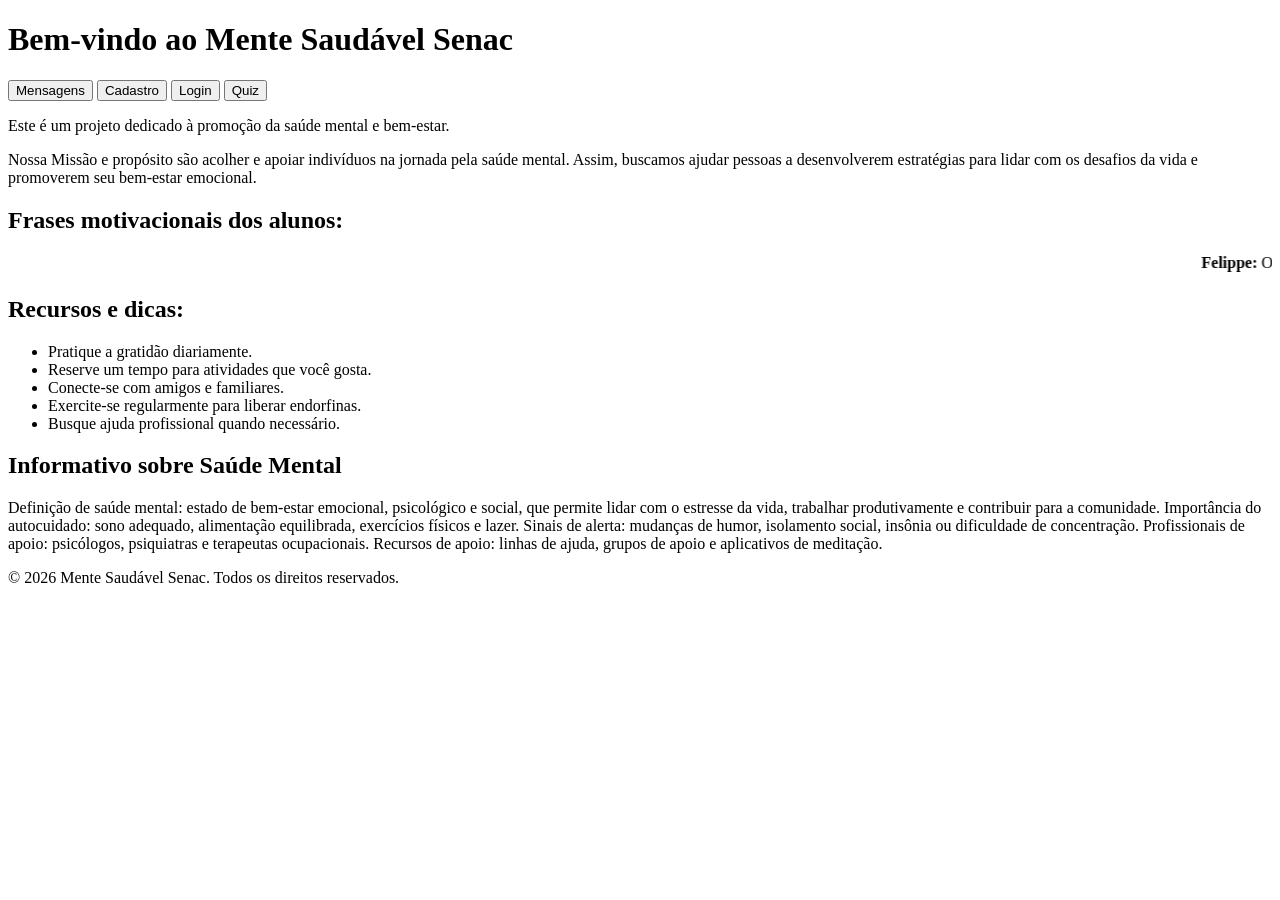
==== index.html @ 66fb5bf6 "atualização" ====
<!DOCTYPE html>
<html lang="pt-BR">

<head>
    <meta charset="UTF-8">
    <title>Mente Saudável Senac</title>
</head>

<body>
    <header>
        <h1>Bem-vindo ao Mente Saudável Senac</h1>
        <!-- Botão para Mensagens -->
  <button onclick="location.href='mensagem.html'">Mensagens</button>
   <!-- Botão para Cadastro -->
  <button onclick="location.href='cadastro.html'">Cadastro</button>
   <!-- Botão para Login -->
  <button onclick="location.href='login.html'">Login</button>
  <!-- Botão para Quiz -->
  <button onclick="location.href='quiz.html'">Quiz</button>
           <p>Este é um projeto dedicado à promoção da saúde mental e bem-estar.</p>
           <text>Nossa Missão e propósito são acolher e apoiar indivíduos na jornada pela saúde mental.
             Assim, buscamos ajudar pessoas a desenvolverem estratégias para lidar com os desafios da vida
              e promoverem seu bem-estar emocional.</text>
    </header>
    <main>
        <section id="carrosel de mensagens"> 
            <h2>Frases motivacionais dos alunos:</h2>
           <marquee behavior="scroll" direction="left">
    <b>Felippe:</b> Olá, tudo bem? &nbsp;&nbsp;
    <b>Ana:</b> Sim, e você? &nbsp;&nbsp;
    <b>João:</b> Vamos marcar algo hoje! &nbsp;&nbsp;
    <b>Maria:</b> Boa ideia, topo! &nbsp;&nbsp;
    <b>Carlos:</b> Perfeito, até mais!
  </marquee>
        </section>
        <section id="recursos e dicas">
            <h2>Recursos e dicas:</h2>
            <ul>
                <li>Pratique a gratidão diariamente.</li>
                <li>Reserve um tempo para atividades que você gosta.</li>
                <li>Conecte-se com amigos e familiares.</li>
                <li>Exercite-se regularmente para liberar endorfinas.</li>
                <li>Busque ajuda profissional quando necessário.</li>
            </ul>
        </section>
      
     
    </section>
       <section id="Informativo">
        <h2>Informativo sobre Saúde Mental</h2>
Definição de saúde mental: estado de bem-estar emocional, psicológico e social, que permite lidar com o estresse da vida, trabalhar produtivamente e contribuir para a comunidade.

Importância do autocuidado: sono adequado, alimentação equilibrada, exercícios físicos e lazer.

Sinais de alerta: mudanças de humor, isolamento social, insônia ou dificuldade de concentração.

Profissionais de apoio: psicólogos, psiquiatras e terapeutas ocupacionais.
Recursos de apoio: linhas de ajuda, grupos de apoio e aplicativos de meditação.
       </section>
    </main>
</body>
<footer>
    <p>&copy; 2026 Mente Saudável Senac. Todos os direitos reservados.</p>
</html>
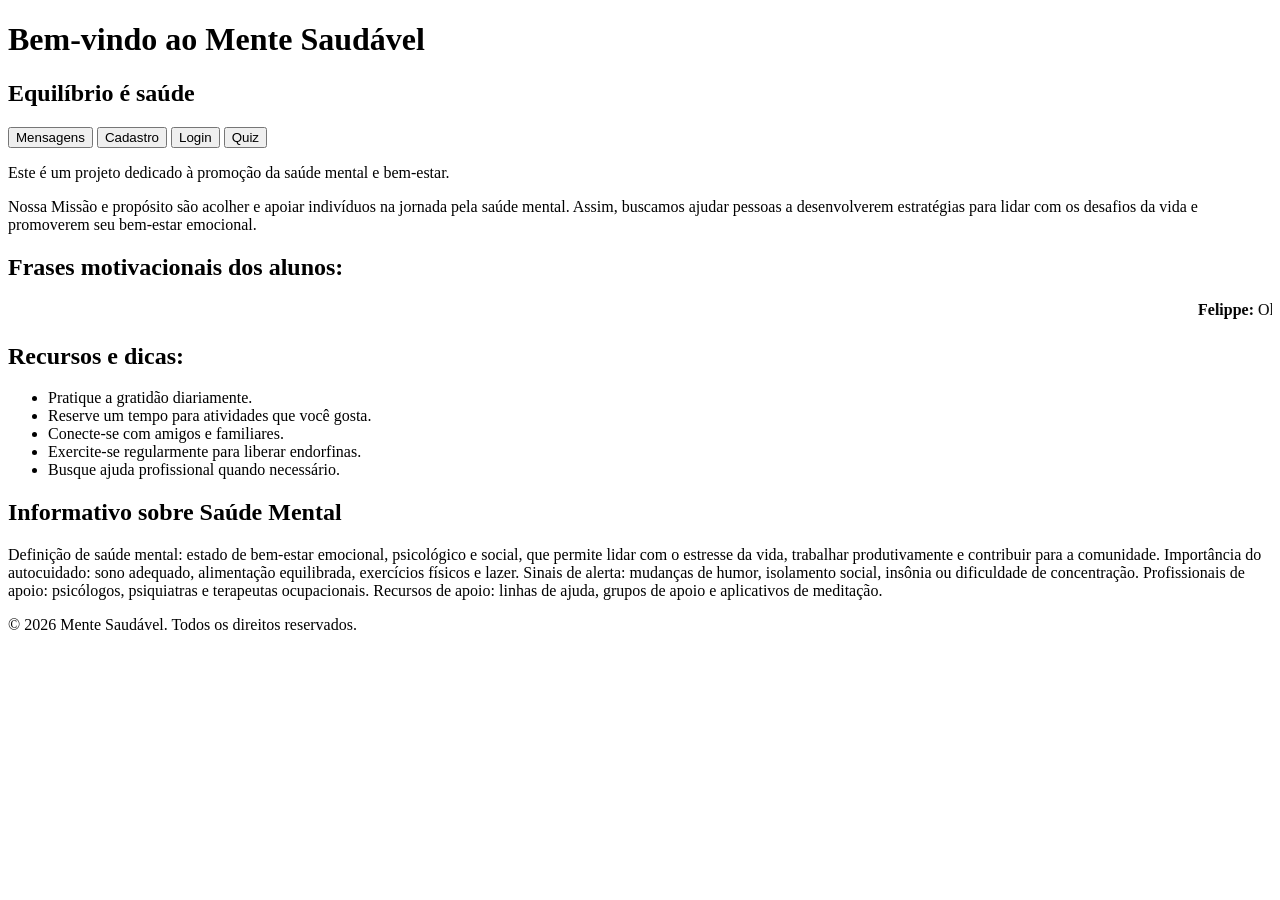
==== commit a556b4c8: "atualixação do código retirada do nome do senac" ====
--- a/index.html
+++ b/index.html
@@ -3,35 +3,36 @@
 
 <head>
     <meta charset="UTF-8">
-    <title>Mente Saudável Senac</title>
+    <title>Mente Saudável</title>
 </head>
 
 <body>
     <header>
-        <h1>Bem-vindo ao Mente Saudável Senac</h1>
+        <h1>Bem-vindo ao Mente Saudável</h1>
+        <h2>Equilíbrio é saúde</h2>
         <!-- Botão para Mensagens -->
-  <button onclick="location.href='mensagem.html'">Mensagens</button>
-   <!-- Botão para Cadastro -->
-  <button onclick="location.href='cadastro.html'">Cadastro</button>
-   <!-- Botão para Login -->
-  <button onclick="location.href='login.html'">Login</button>
-  <!-- Botão para Quiz -->
-  <button onclick="location.href='quiz.html'">Quiz</button>
-           <p>Este é um projeto dedicado à promoção da saúde mental e bem-estar.</p>
-           <text>Nossa Missão e propósito são acolher e apoiar indivíduos na jornada pela saúde mental.
-             Assim, buscamos ajudar pessoas a desenvolverem estratégias para lidar com os desafios da vida
-              e promoverem seu bem-estar emocional.</text>
+        <button onclick="location.href='mensagem.html'">Mensagens</button>
+        <!-- Botão para Cadastro -->
+        <button onclick="location.href='cadastro.html'">Cadastro</button>
+        <!-- Botão para Login -->
+        <button onclick="location.href='login.html'">Login</button>
+        <!-- Botão para Quiz -->
+        <button onclick="location.href='quiz.html'">Quiz</button>
+        <p>Este é um projeto dedicado à promoção da saúde mental e bem-estar.</p>
+        <text>Nossa Missão e propósito são acolher e apoiar indivíduos na jornada pela saúde mental.
+            Assim, buscamos ajudar pessoas a desenvolverem estratégias para lidar com os desafios da vida
+            e promoverem seu bem-estar emocional.</text>
     </header>
     <main>
-        <section id="carrosel de mensagens"> 
+        <section id="carrosel de mensagens">
             <h2>Frases motivacionais dos alunos:</h2>
-           <marquee behavior="scroll" direction="left">
-    <b>Felippe:</b> Olá, tudo bem? &nbsp;&nbsp;
-    <b>Ana:</b> Sim, e você? &nbsp;&nbsp;
-    <b>João:</b> Vamos marcar algo hoje! &nbsp;&nbsp;
-    <b>Maria:</b> Boa ideia, topo! &nbsp;&nbsp;
-    <b>Carlos:</b> Perfeito, até mais!
-  </marquee>
+            <marquee behavior="scroll" direction="left">
+                <b>Felippe:</b> Olá, tudo bem? &nbsp;&nbsp;
+                <b>Ana:</b> Sim, e você? &nbsp;&nbsp;
+                <b>João:</b> Vamos marcar algo hoje! &nbsp;&nbsp;
+                <b>Maria:</b> Boa ideia, topo! &nbsp;&nbsp;
+                <b>Carlos:</b> Perfeito, até mais!
+            </marquee>
         </section>
         <section id="recursos e dicas">
             <h2>Recursos e dicas:</h2>
@@ -43,22 +44,24 @@
                 <li>Busque ajuda profissional quando necessário.</li>
             </ul>
         </section>
-      
-     
-    </section>
-       <section id="Informativo">
-        <h2>Informativo sobre Saúde Mental</h2>
-Definição de saúde mental: estado de bem-estar emocional, psicológico e social, que permite lidar com o estresse da vida, trabalhar produtivamente e contribuir para a comunidade.
 
-Importância do autocuidado: sono adequado, alimentação equilibrada, exercícios físicos e lazer.
 
-Sinais de alerta: mudanças de humor, isolamento social, insônia ou dificuldade de concentração.
+        </section>
+        <section id="Informativo">
+            <h2>Informativo sobre Saúde Mental</h2>
+            Definição de saúde mental: estado de bem-estar emocional, psicológico e social, que permite lidar com o
+            estresse da vida, trabalhar produtivamente e contribuir para a comunidade.
 
-Profissionais de apoio: psicólogos, psiquiatras e terapeutas ocupacionais.
-Recursos de apoio: linhas de ajuda, grupos de apoio e aplicativos de meditação.
-       </section>
+            Importância do autocuidado: sono adequado, alimentação equilibrada, exercícios físicos e lazer.
+
+            Sinais de alerta: mudanças de humor, isolamento social, insônia ou dificuldade de concentração.
+
+            Profissionais de apoio: psicólogos, psiquiatras e terapeutas ocupacionais.
+            Recursos de apoio: linhas de ajuda, grupos de apoio e aplicativos de meditação.
+        </section>
     </main>
 </body>
 <footer>
-    <p>&copy; 2026 Mente Saudável Senac. Todos os direitos reservados.</p>
+    <p>&copy; 2026 Mente Saudável. Todos os direitos reservados.</p>
+
 </html>
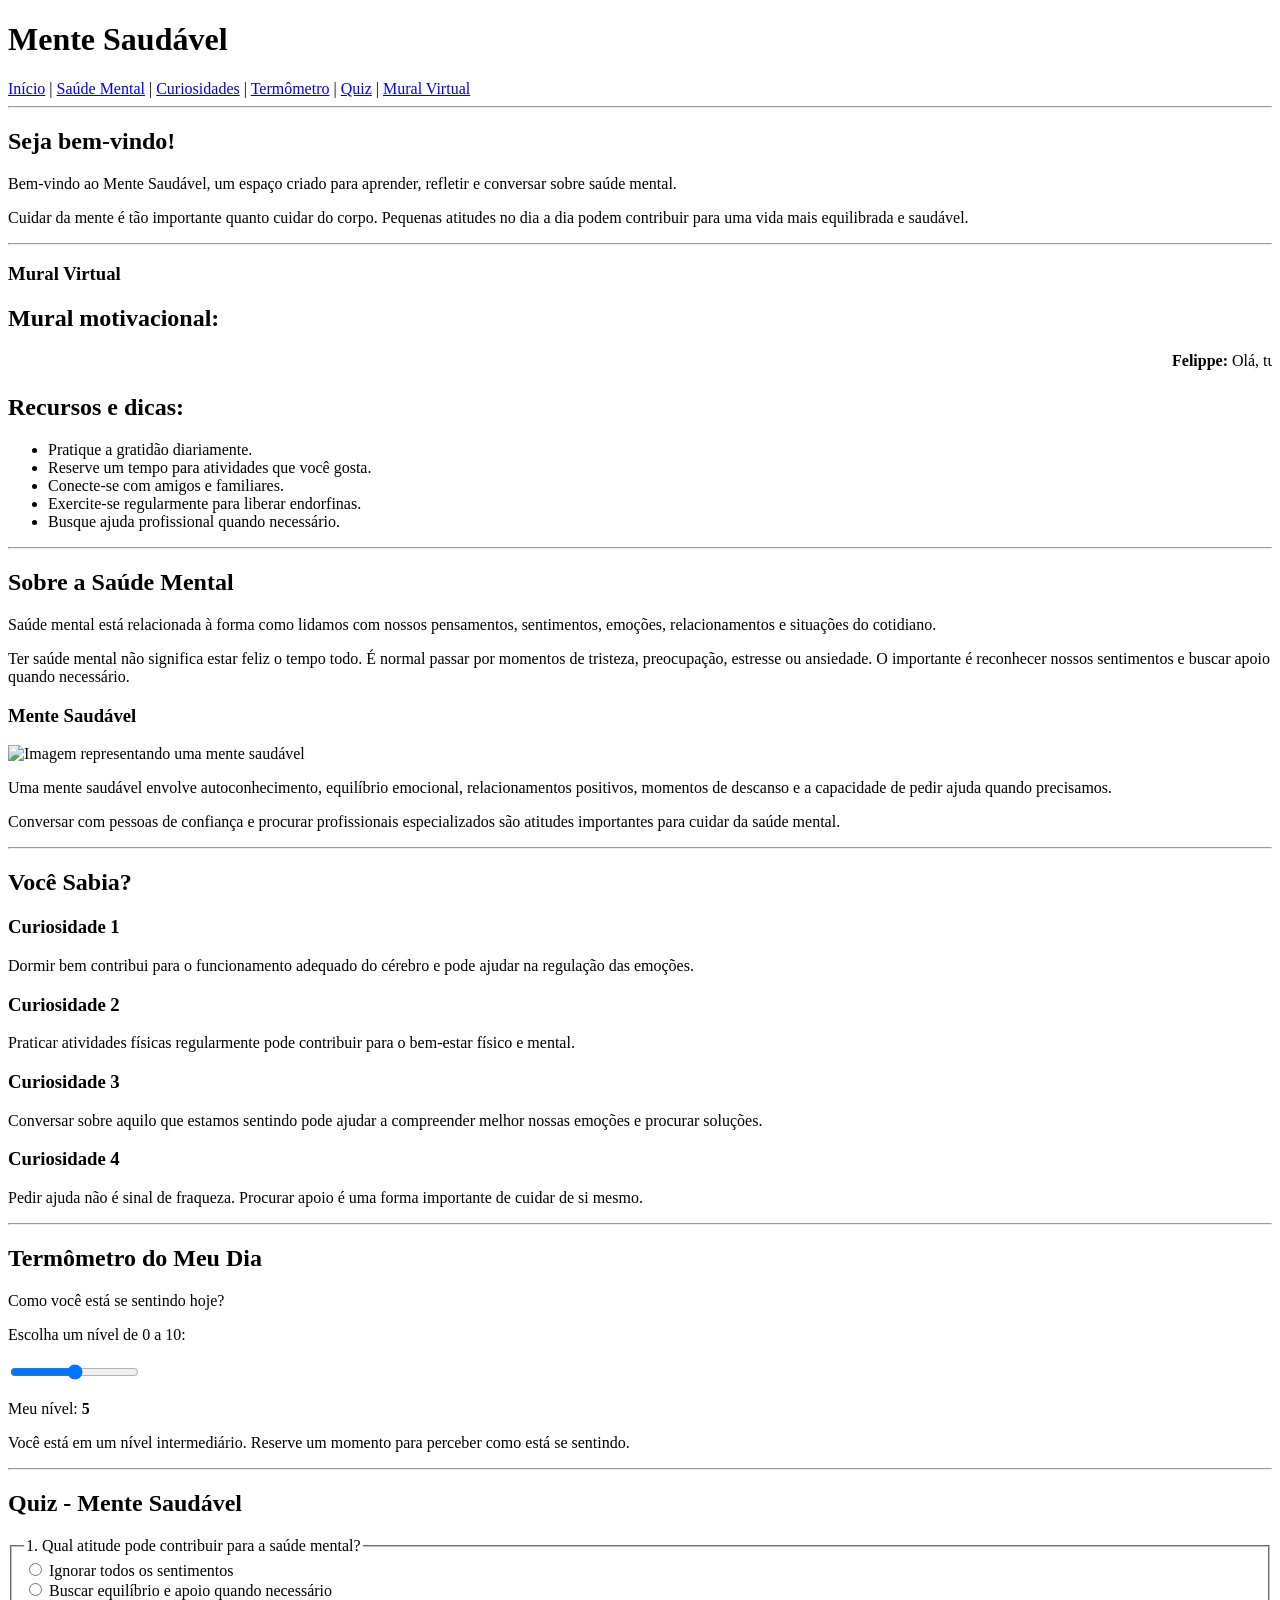
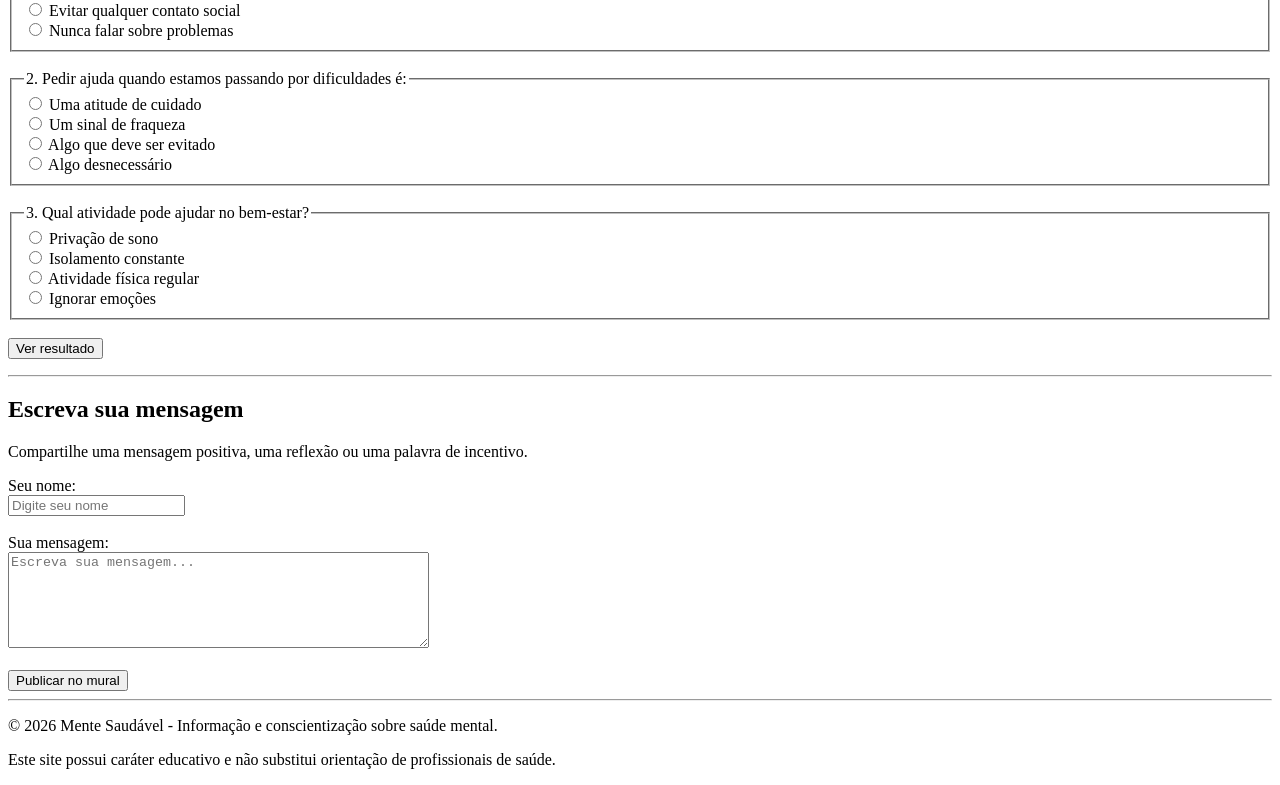
==== commit 60ddaf22: "htmlrevisado" ====
--- a/index.html
+++ b/index.html
@@ -3,29 +3,53 @@
 
 <head>
     <meta charset="UTF-8">
+    <meta name="viewport" content="width=device-width, initial-scale=1.0">
     <title>Mente Saudável</title>
 </head>
 
 <body>
+
+    <!-- CABEÇALHO -->
     <header>
-        <h1>Bem-vindo ao Mente Saudável</h1>
-        <h2>Equilíbrio é saúde</h2>
-        <!-- Botão para Mensagens -->
-        <button onclick="location.href='mensagem.html'">Mensagens</button>
-        <!-- Botão para Cadastro -->
-        <button onclick="location.href='cadastro.html'">Cadastro</button>
-        <!-- Botão para Login -->
-        <button onclick="location.href='login.html'">Login</button>
-        <!-- Botão para Quiz -->
-        <button onclick="location.href='quiz.html'">Quiz</button>
-        <p>Este é um projeto dedicado à promoção da saúde mental e bem-estar.</p>
-        <text>Nossa Missão e propósito são acolher e apoiar indivíduos na jornada pela saúde mental.
-            Assim, buscamos ajudar pessoas a desenvolverem estratégias para lidar com os desafios da vida
-            e promoverem seu bem-estar emocional.</text>
+        <h1>Mente Saudável</h1>
+
+        <!-- MENU DE NAVEGAÇÃO -->
+        <nav>
+            <a href="#inicio">Início</a> |
+            <a href="#sobre">Saúde Mental</a> |
+            <a href="#curiosidades">Curiosidades</a> |
+            <a href="#termometro">Termômetro</a> |
+            <a href="#quiz">Quiz</a> |
+            <a href="#mural">Mural Virtual</a>
+        </nav>
     </header>
+
+    <hr>
+
+    <!-- PÁGINA DE ENTRADA -->
     <main>
+
+        <section id="inicio">
+            <h2>Seja bem-vindo!</h2>
+
+            <p>
+                Bem-vindo ao Mente Saudável, um espaço criado para
+                aprender, refletir e conversar sobre saúde mental.
+            </p>
+
+            <p>
+                Cuidar da mente é tão importante quanto cuidar do corpo.
+                Pequenas atitudes no dia a dia podem contribuir para
+                uma vida mais equilibrada e saudável.
+            </p>
+        </section>
+
+        <hr>
+
+        <h3>Mural Virtual</h3>
+
         <section id="carrosel de mensagens">
-            <h2>Frases motivacionais dos alunos:</h2>
+            <h2>Mural motivacional:</h2>
             <marquee behavior="scroll" direction="left">
                 <b>Felippe:</b> Olá, tudo bem? &nbsp;&nbsp;
                 <b>Ana:</b> Sim, e você? &nbsp;&nbsp;
@@ -45,23 +69,408 @@
             </ul>
         </section>
 
-
-        </section>
-        <section id="Informativo">
-            <h2>Informativo sobre Saúde Mental</h2>
-            Definição de saúde mental: estado de bem-estar emocional, psicológico e social, que permite lidar com o
-            estresse da vida, trabalhar produtivamente e contribuir para a comunidade.
-
-            Importância do autocuidado: sono adequado, alimentação equilibrada, exercícios físicos e lazer.
-
-            Sinais de alerta: mudanças de humor, isolamento social, insônia ou dificuldade de concentração.
-
-            Profissionais de apoio: psicólogos, psiquiatras e terapeutas ocupacionais.
-            Recursos de apoio: linhas de ajuda, grupos de apoio e aplicativos de meditação.
-        </section>
+        <hr>
+
+        </section>
+
+        <!-- INFORMAÇÕES SOBRE SAÚDE MENTAL -->
+        <section id="sobre">
+            <h2>Sobre a Saúde Mental</h2>
+
+            <p>
+                Saúde mental está relacionada à forma como lidamos com
+                nossos pensamentos, sentimentos, emoções, relacionamentos
+                e situações do cotidiano.
+            </p>
+
+            <p>
+                Ter saúde mental não significa estar feliz o tempo todo.
+                É normal passar por momentos de tristeza, preocupação,
+                estresse ou ansiedade. O importante é reconhecer nossos
+                sentimentos e buscar apoio quando necessário.
+            </p>
+
+            <div>
+                <h3>Mente Saudável</h3>
+
+                <img src="https://via.placeholder.com/500x300" alt="Imagem representando uma mente saudável"
+                    width="500">
+
+                <p>
+                    Uma mente saudável envolve autoconhecimento,
+                    equilíbrio emocional, relacionamentos positivos,
+                    momentos de descanso e a capacidade de pedir ajuda
+                    quando precisamos.
+                </p>
+
+                <p>
+                    Conversar com pessoas de confiança e procurar
+                    profissionais especializados são atitudes importantes
+                    para cuidar da saúde mental.
+                </p>
+            </div>
+        </section>
+
+        <hr>
+
+        <!-- CURIOSIDADES -->
+        <section id="curiosidades">
+            <h2>Você Sabia?</h2>
+
+            <article>
+                <h3>Curiosidade 1</h3>
+                <p>
+                    Dormir bem contribui para o funcionamento adequado
+                    do cérebro e pode ajudar na regulação das emoções.
+                </p>
+            </article>
+
+            <article>
+                <h3>Curiosidade 2</h3>
+                <p>
+                    Praticar atividades físicas regularmente pode
+                    contribuir para o bem-estar físico e mental.
+                </p>
+            </article>
+
+            <article>
+                <h3>Curiosidade 3</h3>
+                <p>
+                    Conversar sobre aquilo que estamos sentindo pode
+                    ajudar a compreender melhor nossas emoções e
+                    procurar soluções.
+                </p>
+            </article>
+
+            <article>
+                <h3>Curiosidade 4</h3>
+                <p>
+                    Pedir ajuda não é sinal de fraqueza. Procurar apoio
+                    é uma forma importante de cuidar de si mesmo.
+                </p>
+            </article>
+        </section>
+
+        <hr>
+
+        <!-- TERMÔMETRO INTERATIVO -->
+        <section id="termometro">
+            <h2>Termômetro do Meu Dia</h2>
+
+            <p>
+                Como você está se sentindo hoje?
+            </p>
+
+            <label for="nivel">
+                Escolha um nível de 0 a 10:
+            </label>
+
+            <br><br>
+
+            <input type="range" id="nivel" name="nivel" min="0" max="10" value="5" oninput="mostrarNivel()">
+
+            <p>
+                Meu nível:
+                <strong id="valorNivel">5</strong>
+            </p>
+
+            <p id="mensagemNivel">
+                Você está em um nível intermediário. Reserve um momento
+                para perceber como está se sentindo.
+            </p>
+        </section>
+
+        <hr>
+
+        <!-- QUIZ -->
+        <section id="quiz">
+            <h2>Quiz - Mente Saudável</h2>
+
+            <form onsubmit="verificarQuiz(event)">
+
+                <fieldset>
+                    <legend>1. Qual atitude pode contribuir para a saúde mental?</legend>
+
+                    <label>
+                        <input type="radio" name="pergunta1" value="a">
+                        Ignorar todos os sentimentos
+                    </label>
+
+                    <br>
+
+                    <label>
+                        <input type="radio" name="pergunta1" value="b">
+                        Buscar equilíbrio e apoio quando necessário
+                    </label>
+
+                    <br>
+
+                    <label>
+                        <input type="radio" name="pergunta1" value="c">
+                        Evitar qualquer contato social
+                    </label>
+
+                    <br>
+
+                    <label>
+                        <input type="radio" name="pergunta1" value="d">
+                        Nunca falar sobre problemas
+                    </label>
+                </fieldset>
+
+                <br>
+
+                <fieldset>
+                    <legend>2. Pedir ajuda quando estamos passando por dificuldades é:</legend>
+
+                    <label>
+                        <input type="radio" name="pergunta2" value="a">
+                        Uma atitude de cuidado
+                    </label>
+
+                    <br>
+
+                    <label>
+                        <input type="radio" name="pergunta2" value="b">
+                        Um sinal de fraqueza
+                    </label>
+
+                    <br>
+
+                    <label>
+                        <input type="radio" name="pergunta2" value="c">
+                        Algo que deve ser evitado
+                    </label>
+
+                    <br>
+
+                    <label>
+                        <input type="radio" name="pergunta2" value="d">
+                        Algo desnecessário
+                    </label>
+                </fieldset>
+
+                <br>
+
+                <fieldset>
+                    <legend>3. Qual atividade pode ajudar no bem-estar?</legend>
+
+                    <label>
+                        <input type="radio" name="pergunta3" value="a">
+                        Privação de sono
+                    </label>
+
+                    <br>
+
+                    <label>
+                        <input type="radio" name="pergunta3" value="b">
+                        Isolamento constante
+                    </label>
+
+                    <br>
+
+                    <label>
+                        <input type="radio" name="pergunta3" value="c">
+                        Atividade física regular
+                    </label>
+
+                    <br>
+
+                    <label>
+                        <input type="radio" name="pergunta3" value="d">
+                        Ignorar emoções
+                    </label>
+                </fieldset>
+
+                <br>
+
+                <button type="submit">
+                    Ver resultado
+                </button>
+            </form>
+
+            <p id="resultadoQuiz"></p>
+        </section>
+        <hr>
+
     </main>
+
+    <!-- MURAL VIRTUAL -->
+    <section id="mural">
+        <h2>Escreva sua mensagem</h2>
+
+        <p>
+            Compartilhe uma mensagem positiva, uma reflexão ou
+            uma palavra de incentivo.
+        </p>
+
+        <form onsubmit="publicarMensagem(event)">
+
+            <label for="nome">
+                Seu nome:
+            </label>
+
+            <br>
+
+            <input type="text" id="nome" placeholder="Digite seu nome" required>
+
+            <br><br>
+
+            <label for="mensagem">
+                Sua mensagem:
+            </label>
+
+            <br>
+
+            <textarea id="mensagem" rows="6" cols="50" placeholder="Escreva sua mensagem..." required></textarea>
+
+            <br><br>
+
+            <button type="submit">
+                Publicar no mural
+            </button>
+        </form>
+
+        <hr>
+
+        <!-- RODAPÉ -->
+        <footer>
+            <p>
+                &copy; 2026 Mente Saudável - Informação e conscientização
+                sobre saúde mental.
+            </p>
+
+            <p>
+                Este site possui caráter educativo e não substitui
+                orientação de profissionais de saúde.
+            </p>
+        </footer>
+
+
+        <!-- JAVASCRIPT -->
+        <script>
+
+            // TERMÔMETRO
+            function mostrarNivel() {
+
+                const nivel = document.getElementById("nivel").value;
+                const valor = document.getElementById("valorNivel");
+                const mensagem = document.getElementById("mensagemNivel");
+
+                valor.textContent = nivel;
+
+                if (nivel <= 2) {
+
+                    mensagem.textContent =
+                        "Parece que hoje está sendo um dia difícil. Procure conversar com alguém de confiança e cuide de você.";
+
+                } else if (nivel <= 4) {
+
+                    mensagem.textContent =
+                        "Talvez seja um bom momento para fazer uma pausa e observar como você está se sentindo.";
+
+                } else if (nivel <= 7) {
+
+                    mensagem.textContent =
+                        "Você está em um nível intermediário. Reserve um momento para perceber suas necessidades.";
+
+                } else if (nivel <= 9) {
+
+                    mensagem.textContent =
+                        "Que bom! Aproveite esse momento e continue cuidando do seu bem-estar.";
+
+                } else {
+
+                    mensagem.textContent =
+                        "Você parece estar se sentindo muito bem hoje! Compartilhe essa energia positiva.";
+
+                }
+            }
+
+
+            // QUIZ
+            function verificarQuiz(event) {
+
+                event.preventDefault();
+
+                let pontos = 0;
+
+                const resposta1 =
+                    document.querySelector('input[name="pergunta1"]:checked');
+
+                const resposta2 =
+                    document.querySelector('input[name="pergunta2"]:checked');
+
+                const resposta3 =
+                    document.querySelector('input[name="pergunta3"]:checked');
+
+                if (resposta1 && resposta1.value === "b") {
+                    pontos++;
+                }
+
+                if (resposta2 && resposta2.value === "a") {
+                    pontos++;
+                }
+
+                if (resposta3 && resposta3.value === "c") {
+                    pontos++;
+                }
+
+                const resultado =
+                    document.getElementById("resultadoQuiz");
+
+                resultado.textContent =
+                    "Você acertou " + pontos + " de 3 perguntas.";
+
+                if (pontos === 3) {
+                    resultado.textContent +=
+                        " Parabéns! Você demonstrou bons conhecimentos sobre saúde mental.";
+                } else if (pontos >= 2) {
+                    resultado.textContent +=
+                        " Muito bem! Continue aprendendo sobre saúde mental.";
+                } else {
+                    resultado.textContent +=
+                        " Continue explorando o conteúdo do Mente Saudável.";
+                }
+            }
+
+
+            // MURAL
+            function publicarMensagem(event) {
+
+                event.preventDefault();
+
+                const nome =
+                    document.getElementById("nome").value;
+
+                const mensagem =
+                    document.getElementById("mensagem").value;
+
+                const mural =
+                    document.getElementById("muralMensagens");
+
+                const novaMensagem =
+                    document.createElement("p");
+
+                const nomeUsuario =
+                    document.createElement("strong");
+
+                nomeUsuario.textContent = nome + ": ";
+
+                novaMensagem.appendChild(nomeUsuario);
+
+                novaMensagem.appendChild(
+                    document.createTextNode(mensagem)
+                );
+
+                mural.appendChild(novaMensagem);
+
+                document.getElementById("nome").value = "";
+                document.getElementById("mensagem").value = "";
+            }
+
+        </script>
+
 </body>
-<footer>
-    <p>&copy; 2026 Mente Saudável. Todos os direitos reservados.</p>
 
 </html>
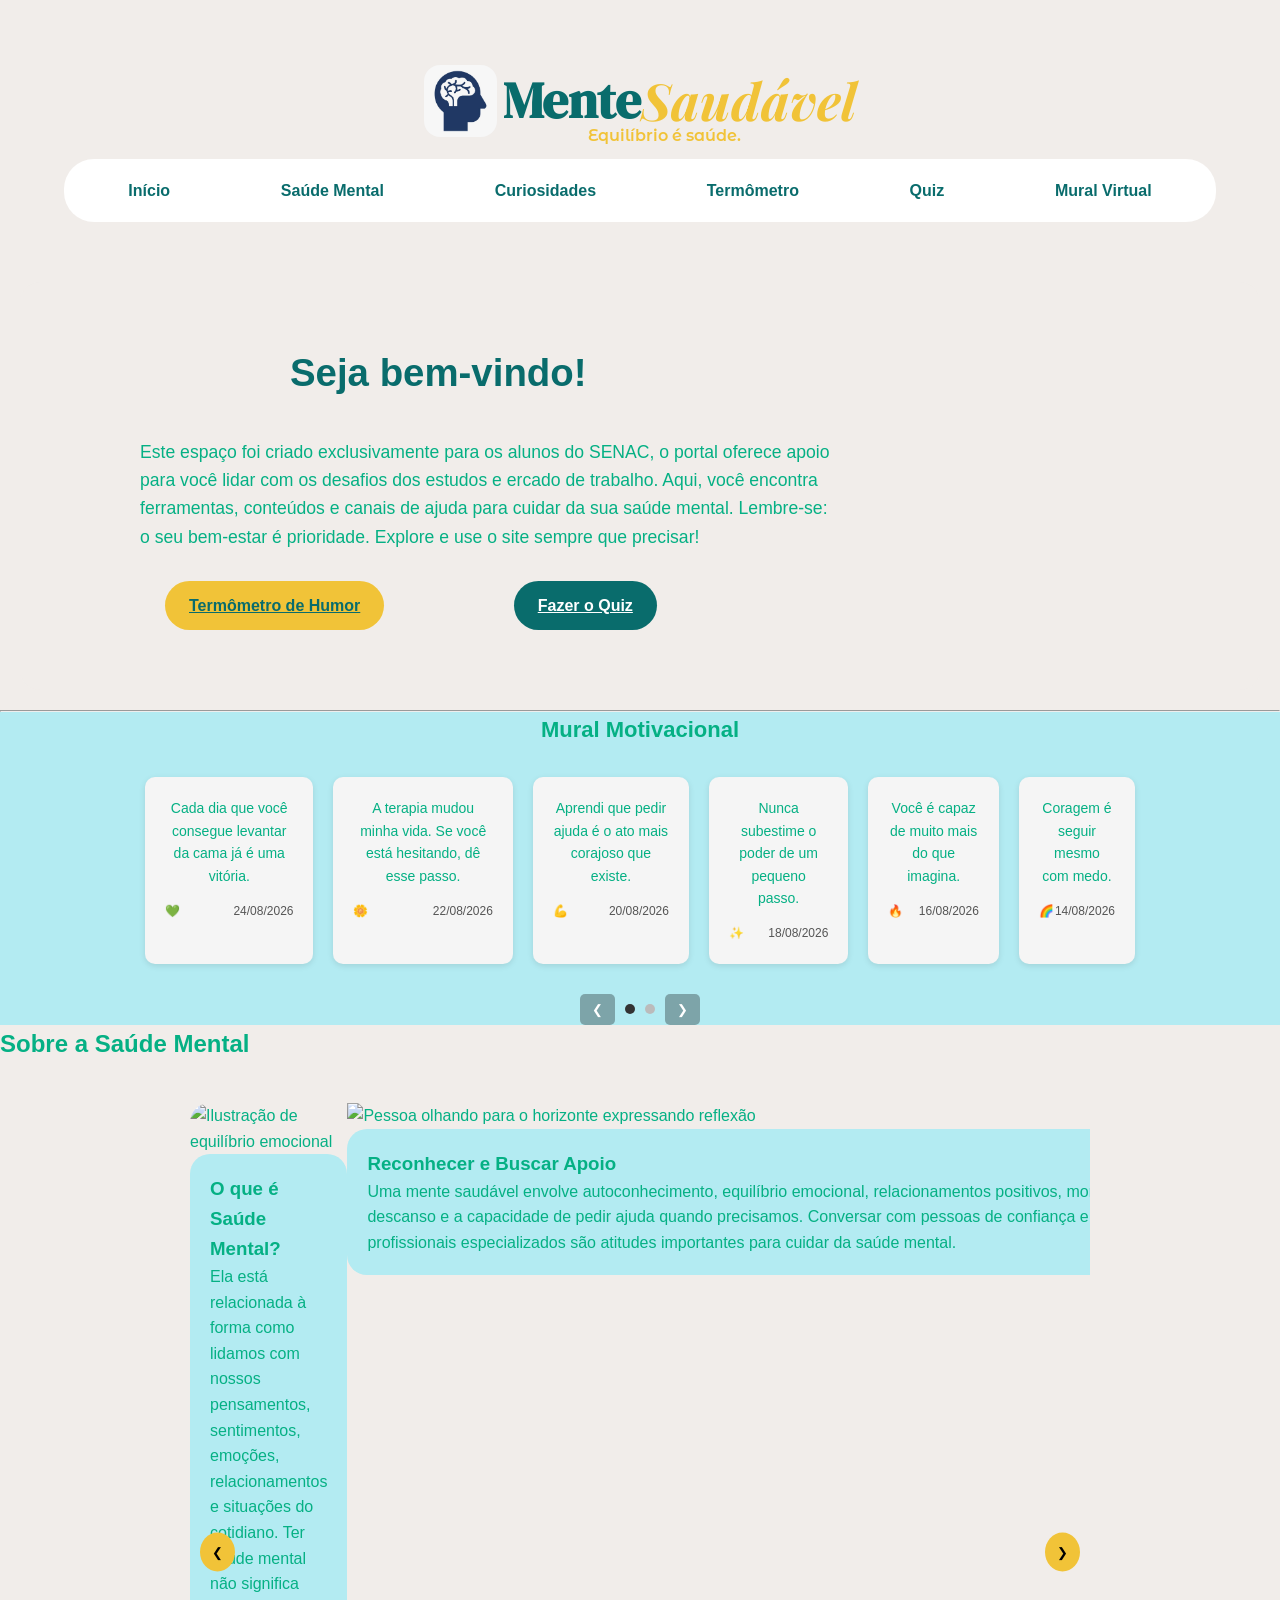
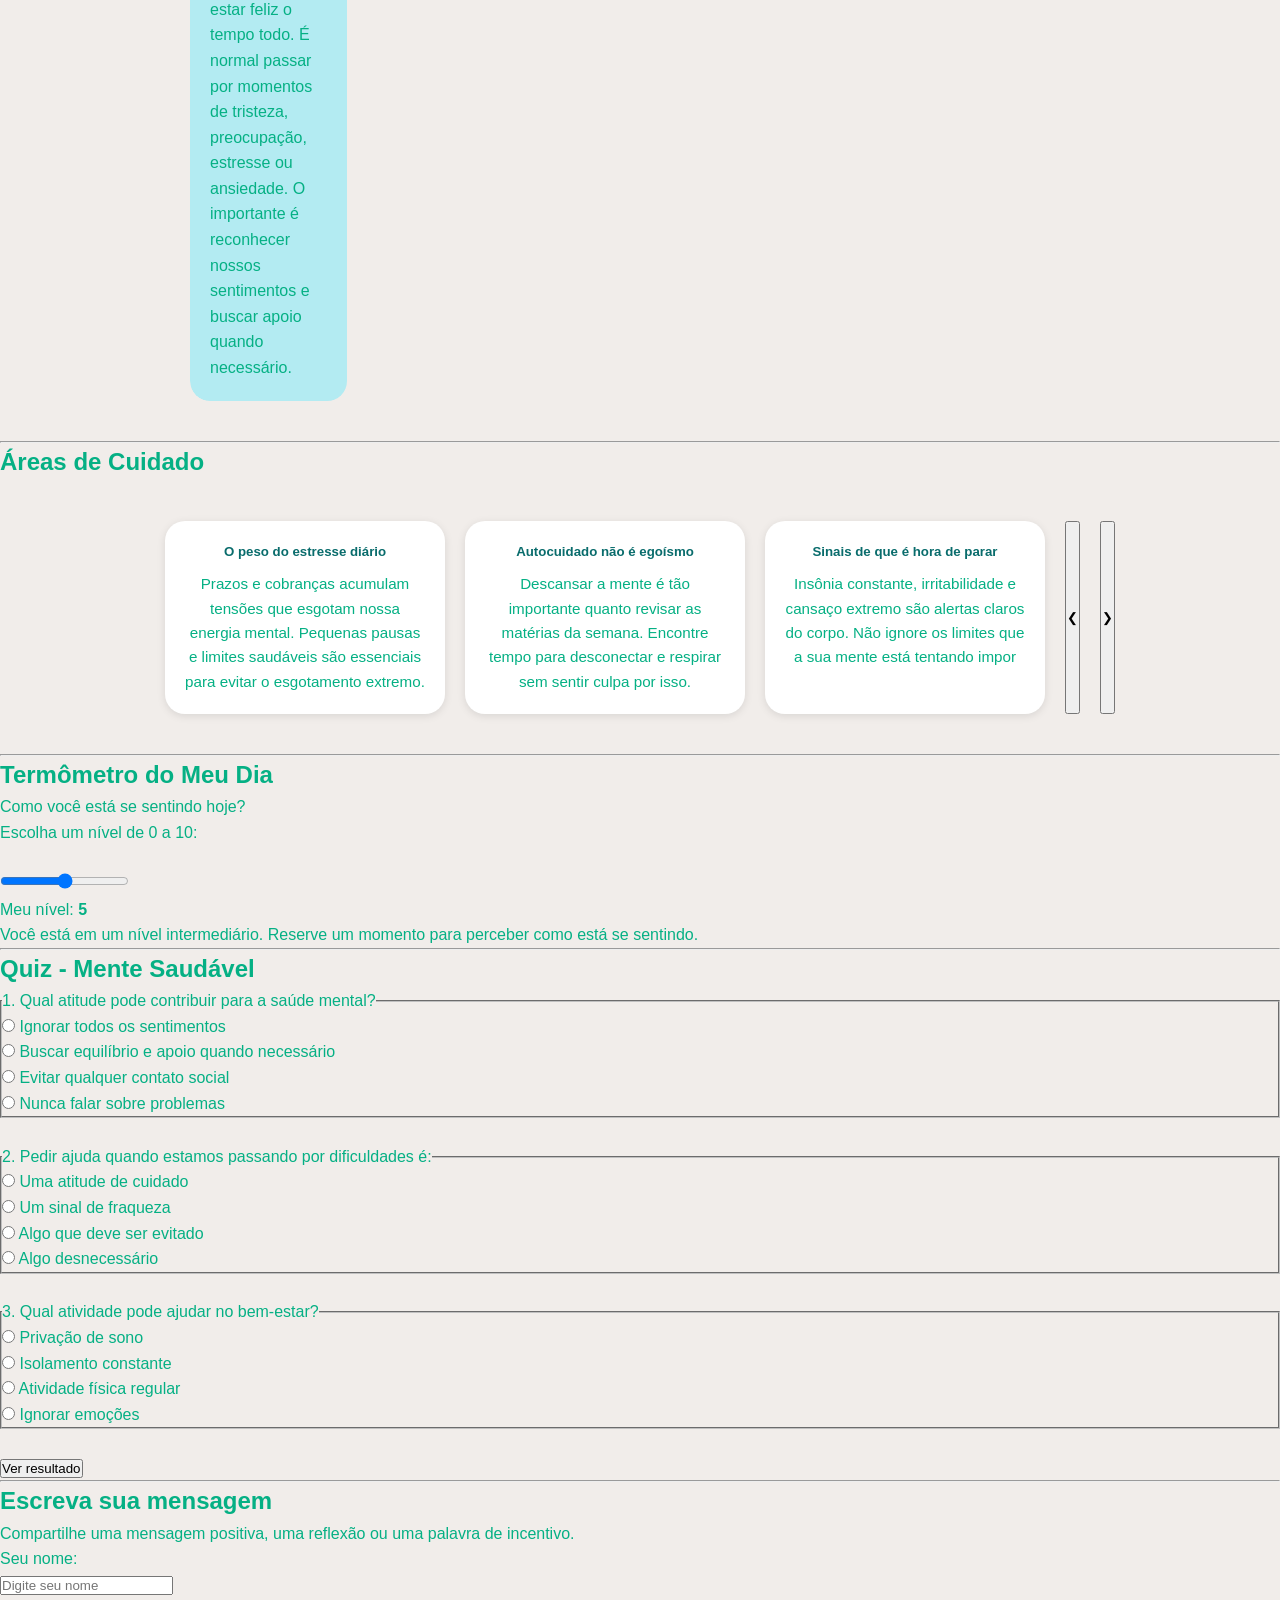
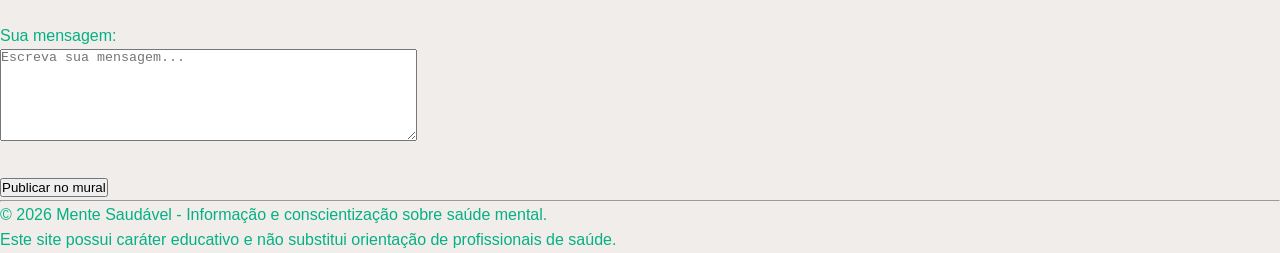
==== commit 1938b587: "adicionei as classes e fiz metade do css" ====
--- a/index.html
+++ b/index.html
@@ -4,156 +4,196 @@
 <head>
     <meta charset="UTF-8">
     <meta name="viewport" content="width=device-width, initial-scale=1.0">
-    <title>Mente Saudável</title>
+    <title class="titulo-pagina">Mente Saudável</title>
+    <link rel="stylesheet" href="css/style.css">
+  <link href="https://fonts.googleapis.com/css2?family=DM+Serif+Display&family=Playfair+Display:wght@400;700&family=Montserrat+Alternates:wght@400;600&family=Madimi+One&display=swap" rel="stylesheet">
 </head>
 
-<body>
+<body class="body">
 
     <!-- CABEÇALHO -->
-    <header>
-        <h1>Mente Saudável</h1>
+    <header class="cabecalho">
+        <div class="container-logo">
+            <img src="img/logo1.jfif" alt="Logo Mente Saudável" class="logo-imagem">
+        <h1 class="titulo-principal">
+            <span class="fonte-mente">Mente</span>
+            <span class="fonte-saudavel">Saudável</span>
+        </h1>
+    <h2 class="subtitulo">Equilíbrio é saúde.</h2>
+        </div>
+
 
         <!-- MENU DE NAVEGAÇÃO -->
-        <nav>
-            <a href="#inicio">Início</a> |
-            <a href="#sobre">Saúde Mental</a> |
-            <a href="#curiosidades">Curiosidades</a> |
-            <a href="#termometro">Termômetro</a> |
-            <a href="#quiz">Quiz</a> |
-            <a href="#mural">Mural Virtual</a>
+        <nav class="menu-navegacao" aria-label="Menu principal">
+            <a class="menu-link" href="#inicio">Início</a>
+            <a class="menu-link" href="#sobre">Saúde Mental</a>
+            <a class="menu-link" href="#curiosidades">Curiosidades</a>
+            <a class="menu-link" href="#termometro">Termômetro</a>
+            <a class="menu-link" href="#quiz">Quiz</a>
+            <a class="menu-link" href="#mural">Mural Virtual</a>
         </nav>
     </header>
 
-    <hr>
-
     <!-- PÁGINA DE ENTRADA -->
     <main>
 
-        <section id="inicio">
-            <h2>Seja bem-vindo!</h2>
-
-            <p>
-                Bem-vindo ao Mente Saudável, um espaço criado para
-                aprender, refletir e conversar sobre saúde mental.
-            </p>
-
-            <p>
-                Cuidar da mente é tão importante quanto cuidar do corpo.
-                Pequenas atitudes no dia a dia podem contribuir para
-                uma vida mais equilibrada e saudável.
-            </p>
+        <section id="inicio" class="secao-hero">
+            <div class="hero-conteudo">
+            <h2 class="hero-titulo">Seja bem-vindo!</h2>
+
+                <p class="hero-texto">
+                Este espaço foi criado exclusivamente para os alunos do SENAC, 
+                o portal oferece apoio para você lidar com os desafios dos estudos e 
+                ercado de trabalho. Aqui, você encontra ferramentas, conteúdos e canais de ajuda para
+                cuidar da sua saúde mental. Lembre-se: o seu bem-estar é prioridade. Explore e use o site 
+                sempre que precisar!
+            </p>
+
+            <div class="hero-botoes">
+            <a href="#termometro" class="hero-botao-um">Termômetro de Humor</a>
+            <a href="#quiz" class="hero-botao-dois">Fazer o Quiz</a>
+           </div>
+           </div>
         </section>
-
-        <hr>
-
-        <h3>Mural Virtual</h3>
-
-        <section id="carrosel de mensagens">
-            <h2>Mural motivacional:</h2>
-            <marquee behavior="scroll" direction="left">
-                <b>Felippe:</b> Olá, tudo bem? &nbsp;&nbsp;
-                <b>Ana:</b> Sim, e você? &nbsp;&nbsp;
-                <b>João:</b> Vamos marcar algo hoje! &nbsp;&nbsp;
-                <b>Maria:</b> Boa ideia, topo! &nbsp;&nbsp;
-                <b>Carlos:</b> Perfeito, até mais!
-            </marquee>
+        
+    <hr class="hr">
+
+        <!-- MURAL VIRTUAL -->
+         <section class="mural">
+     <h3 class="mural-titulo">Mural Motivacional</h3>
+
+<div class="carrosel">
+  <div class="carrosel-track">
+    <div class="mensagem">
+      <div class="texto">Cada dia que você consegue levantar da cama já é uma vitória.</div>
+      <div class="rodape"><span class="icone">💚</span><span class="data">24/08/2026</span></div>
+    </div>
+    <div class="mensagem">
+      <div class="texto">A terapia mudou minha vida. Se você está hesitando, dê esse passo.</div>
+      <div class="rodape"><span class="icone">🌼</span><span class="data">22/08/2026</span></div>
+    </div>
+    <div class="mensagem">
+      <div class="texto">Aprendi que pedir ajuda é o ato mais corajoso que existe.</div>
+      <div class="rodape"><span class="icone">💪</span><span class="data">20/08/2026</span></div>
+    </div>
+    <div class="mensagem">
+      <div class="texto">Nunca subestime o poder de um pequeno passo.</div>
+      <div class="rodape"><span class="icone">✨</span><span class="data">18/08/2026</span></div>
+    </div>
+    <div class="mensagem">
+      <div class="texto">Você é capaz de muito mais do que imagina.</div>
+      <div class="rodape"><span class="icone">🔥</span><span class="data">16/08/2026</span></div>
+    </div>
+    <div class="mensagem">
+      <div class="texto">Coragem é seguir mesmo com medo.</div>
+      <div class="rodape"><span class="icone">🌈</span><span class="data">14/08/2026</span></div>
+    </div>
+  </div>
+
+  <!-- Controles abaixo -->
+  <div class="controles">
+    <button class="btn prev">&#10094;</button>
+    <span class="dot active"></span>
+    <span class="dot"></span>
+    <button class="btn next">&#10095;</button>
+  </div>
+</div>
+         </section>
+
+        <!-- INFORMAÇÕES SOBRE SAÚDE MENTAL -->
+    <section id="sobre" class="secao-sobre">
+    <h2 class="sobre-titulo">Sobre a Saúde Mental</h2>
+
+    <!-- Container Geral do Carrossel -->
+    <div class="carrossel-container">
+
+        <!-- Área dos Slides -->
+        <div class="carrossel-slides">
+
+            <!-- SLIDE 1: O que é saúde mental -->
+            <article class="carrossel-slide-ativo">
+                <div class="carrossel-imagem-wrapper">
+                    <img src="https://picsum.photos" alt="Ilustração de equilíbrio emocional" class="carrossel-img">
+                </div>
+                <div class="carrossel-conteudo">
+                    <h3 class="carrossel-slide-titulo">O que é Saúde Mental?</h3>
+                    <p class="carrossel-texto">
+                        Ela está relacionada à forma como lidamos com nossos pensamentos, 
+                        sentimentos, emoções, relacionamentos e situações do cotidiano.
+                        Ter saúde mental não significa estar feliz o tempo todo. É normal passar por momentos de tristeza, preocupação, estresse ou ansiedade. 
+                        O importante é reconhecer nossos sentimentos e buscar apoio quando necessário.
+                    </p>
+                </div>
+            </article>
+
+            <!-- SLIDE 2: Altos e baixos da vida -->
+            <article class="carrossel-slide">
+                <div class="carrossel-imagem-wrapper">
+                    <img src="https://picsum.photos" alt="Pessoa olhando para o horizonte expressando reflexão" class="carrossel-img">
+                </div>
+                <div class="carrossel-conteudo">
+                    <h3 class="carrossel-slide-titulo">Reconhecer e Buscar Apoio</h3>
+                    <p class="carrossel-texto">
+                        Uma mente saudável envolve autoconhecimento, equilíbrio emocional, relacionamentos positivos, momentos de descanso e a capacidade de pedir ajuda quando precisamos. 
+                        Conversar com pessoas de confiança e procurar profissionais especializados são atitudes importantes para cuidar da saúde mental.
+                    </p>
+                </div>
+            </article>
+
+        </div>
+
+        <!-- Botões de Navegação (Anterior e Próximo) -->
+        <button class="carrossel-btn btn-anterior" aria-label="Slide anterior">&#10094;</button>
+        <button class="carrossel-btn btn-proximo" aria-label="Próximo slide">&#10095;</button>
+
+        <!-- Indicadores de Bolinhas (Paginação) -->
+        <div class="carrossel-indicadores">
+            <span class="indicador ativo" data-slide="0"></span>
+            <span class="indicador" data-slide="1"></span>
+            <span class="indicador" data-slide="2"></span>
+        </div>
+
+        </div>
         </section>
-        <section id="recursos e dicas">
-            <h2>Recursos e dicas:</h2>
-            <ul>
-                <li>Pratique a gratidão diariamente.</li>
-                <li>Reserve um tempo para atividades que você gosta.</li>
-                <li>Conecte-se com amigos e familiares.</li>
-                <li>Exercite-se regularmente para liberar endorfinas.</li>
-                <li>Busque ajuda profissional quando necessário.</li>
-            </ul>
-        </section>
-
-        <hr>
-
-        </section>
-
-        <!-- INFORMAÇÕES SOBRE SAÚDE MENTAL -->
-        <section id="sobre">
-            <h2>Sobre a Saúde Mental</h2>
-
-            <p>
-                Saúde mental está relacionada à forma como lidamos com
-                nossos pensamentos, sentimentos, emoções, relacionamentos
-                e situações do cotidiano.
-            </p>
-
-            <p>
-                Ter saúde mental não significa estar feliz o tempo todo.
-                É normal passar por momentos de tristeza, preocupação,
-                estresse ou ansiedade. O importante é reconhecer nossos
-                sentimentos e buscar apoio quando necessário.
-            </p>
-
-            <div>
-                <h3>Mente Saudável</h3>
-
-                <img src="https://via.placeholder.com/500x300" alt="Imagem representando uma mente saudável"
-                    width="500">
-
-                <p>
-                    Uma mente saudável envolve autoconhecimento,
-                    equilíbrio emocional, relacionamentos positivos,
-                    momentos de descanso e a capacidade de pedir ajuda
-                    quando precisamos.
-                </p>
-
-                <p>
-                    Conversar com pessoas de confiança e procurar
-                    profissionais especializados são atitudes importantes
-                    para cuidar da saúde mental.
-                </p>
+
+    <hr class="hr">
+
+        <!-- CURIOSIDADES -->
+       <section id="dicas-curiosidades" class="secao-areas-cuidado">
+    <h2 class="titulo-areas">Áreas de Cuidado</h2>
+    <div class="cards-container">
+        <!--Card1-->
+        <article class="card">
+            <div class="card-body">
+                <h5 class="card-title">O peso do estresse diário</h5>
+                    <p class="card-text">Prazos e cobranças acumulam tensões que esgotam nossa energia mental. 
+                        Pequenas pausas e limites saudáveis são essenciais para evitar o esgotamento extremo.</p>
             </div>
-        </section>
-
-        <hr>
-
-        <!-- CURIOSIDADES -->
-        <section id="curiosidades">
-            <h2>Você Sabia?</h2>
-
-            <article>
-                <h3>Curiosidade 1</h3>
-                <p>
-                    Dormir bem contribui para o funcionamento adequado
-                    do cérebro e pode ajudar na regulação das emoções.
-                </p>
-            </article>
-
-            <article>
-                <h3>Curiosidade 2</h3>
-                <p>
-                    Praticar atividades físicas regularmente pode
-                    contribuir para o bem-estar físico e mental.
-                </p>
-            </article>
-
-            <article>
-                <h3>Curiosidade 3</h3>
-                <p>
-                    Conversar sobre aquilo que estamos sentindo pode
-                    ajudar a compreender melhor nossas emoções e
-                    procurar soluções.
-                </p>
-            </article>
-
-            <article>
-                <h3>Curiosidade 4</h3>
-                <p>
-                    Pedir ajuda não é sinal de fraqueza. Procurar apoio
-                    é uma forma importante de cuidar de si mesmo.
-                </p>
-            </article>
-        </section>
-
-        <hr>
-
-        <!-- TERMÔMETRO INTERATIVO -->
+        </article>
+        <!--Card 2-->
+          <article class="card">
+            <div class="card-body">
+                <h5 class="card-title">Autocuidado não é egoísmo</h5>
+                    <p class="card-text">Descansar a mente é tão importante quanto revisar as matérias da semana. 
+                        Encontre tempo para desconectar e respirar sem sentir culpa por isso.</p>
+            </div>
+        </article>
+          <article class="card">
+            <div class="card-body">
+                <h5 class="card-title">Sinais de que é hora de parar</h5>
+                    <p class="card-text">Insônia constante, irritabilidade e cansaço extremo são alertas claros do corpo.
+                                        Não ignore os limites que a sua mente está tentando impor</p>
+            </div>
+        </article>
+      <!-- Controles do Carrossel (Setas nas pontas inferiores) -->
+    <button class="carrossel-control prev" aria-label="Anterior">&#10094;</button>
+    <button class="carrossel-control next" aria-label="Próximo">&#10095;</button>   
+    </div>       
+ </section>
+
+    <hr class="hr">
+
+     <!-- TERMÔMETRO INTERATIVO -->
         <section id="termometro">
             <h2>Termômetro do Meu Dia</h2>
 
@@ -182,8 +222,9 @@
 
         <hr>
 
-        <!-- QUIZ -->
-        <section id="quiz">
+
+    <!-- QUIZ -->
+        <section id="quiz" class="quizz">
             <h2>Quiz - Mente Saudável</h2>
 
             <form onsubmit="verificarQuiz(event)">
@@ -296,7 +337,7 @@
     </main>
 
     <!-- MURAL VIRTUAL -->
-    <section id="mural">
+    <section id="mural" class="mural-motivacional">
         <h2>Escreva sua mensagem</h2>
 
         <p>
@@ -345,132 +386,3 @@
                 orientação de profissionais de saúde.
             </p>
         </footer>
-
-
-        <!-- JAVASCRIPT -->
-        <script>
-
-            // TERMÔMETRO
-            function mostrarNivel() {
-
-                const nivel = document.getElementById("nivel").value;
-                const valor = document.getElementById("valorNivel");
-                const mensagem = document.getElementById("mensagemNivel");
-
-                valor.textContent = nivel;
-
-                if (nivel <= 2) {
-
-                    mensagem.textContent =
-                        "Parece que hoje está sendo um dia difícil. Procure conversar com alguém de confiança e cuide de você.";
-
-                } else if (nivel <= 4) {
-
-                    mensagem.textContent =
-                        "Talvez seja um bom momento para fazer uma pausa e observar como você está se sentindo.";
-
-                } else if (nivel <= 7) {
-
-                    mensagem.textContent =
-                        "Você está em um nível intermediário. Reserve um momento para perceber suas necessidades.";
-
-                } else if (nivel <= 9) {
-
-                    mensagem.textContent =
-                        "Que bom! Aproveite esse momento e continue cuidando do seu bem-estar.";
-
-                } else {
-
-                    mensagem.textContent =
-                        "Você parece estar se sentindo muito bem hoje! Compartilhe essa energia positiva.";
-
-                }
-            }
-
-
-            // QUIZ
-            function verificarQuiz(event) {
-
-                event.preventDefault();
-
-                let pontos = 0;
-
-                const resposta1 =
-                    document.querySelector('input[name="pergunta1"]:checked');
-
-                const resposta2 =
-                    document.querySelector('input[name="pergunta2"]:checked');
-
-                const resposta3 =
-                    document.querySelector('input[name="pergunta3"]:checked');
-
-                if (resposta1 && resposta1.value === "b") {
-                    pontos++;
-                }
-
-                if (resposta2 && resposta2.value === "a") {
-                    pontos++;
-                }
-
-                if (resposta3 && resposta3.value === "c") {
-                    pontos++;
-                }
-
-                const resultado =
-                    document.getElementById("resultadoQuiz");
-
-                resultado.textContent =
-                    "Você acertou " + pontos + " de 3 perguntas.";
-
-                if (pontos === 3) {
-                    resultado.textContent +=
-                        " Parabéns! Você demonstrou bons conhecimentos sobre saúde mental.";
-                } else if (pontos >= 2) {
-                    resultado.textContent +=
-                        " Muito bem! Continue aprendendo sobre saúde mental.";
-                } else {
-                    resultado.textContent +=
-                        " Continue explorando o conteúdo do Mente Saudável.";
-                }
-            }
-
-
-            // MURAL
-            function publicarMensagem(event) {
-
-                event.preventDefault();
-
-                const nome =
-                    document.getElementById("nome").value;
-
-                const mensagem =
-                    document.getElementById("mensagem").value;
-
-                const mural =
-                    document.getElementById("muralMensagens");
-
-                const novaMensagem =
-                    document.createElement("p");
-
-                const nomeUsuario =
-                    document.createElement("strong");
-
-                nomeUsuario.textContent = nome + ": ";
-
-                novaMensagem.appendChild(nomeUsuario);
-
-                novaMensagem.appendChild(
-                    document.createTextNode(mensagem)
-                );
-
-                mural.appendChild(novaMensagem);
-
-                document.getElementById("nome").value = "";
-                document.getElementById("mensagem").value = "";
-            }
-
-        </script>
-
-</body>
-
-</html>
--- a/css/style.css
+++ b/css/style.css
@@ -0,0 +1,338 @@
+/* =========================
+   RESET BÁSICO
+========================= */
+* {
+  margin: 0;
+  padding: 0;
+  box-sizing: border-box;
+}
+
+body {
+  font-family: 'Segoe UI', Arial, sans-serif;
+  background-color: #F1EDEA;
+  color: #05B084;
+  line-height: 1.6;
+}
+
+/* =========================
+   CABEÇALHO
+========================= */
+.cabecalho {
+  color: #FFFFFF;
+  padding: 60px 20px 40px;
+  display: flex;
+  align-items: center;
+  justify-content: center;
+  flex-wrap: wrap;
+  flex-direction: column;
+  text-align: center;
+}
+
+.container-logo {
+  display: flex;
+  align-items: center;
+  justify-content: center;
+  flex-wrap: wrap;
+  gap: 6px;
+  margin-bottom: 10px;
+}
+
+/* Logo */
+.logo-imagem {
+  height: 72px;
+  border-radius: 16px;
+  object-fit: cover;
+}
+
+/* Título principal */
+.titulo-principal {
+  margin: 0;
+  display: flex;
+  font-size: 20px;
+}
+
+.fonte-mente {
+  font-family: 'DM Serif Display', serif;
+  color: #096C6C;
+  font-size: clamp(2rem, 4vw, 3.2rem);
+}
+
+.fonte-saudavel {
+  font-family: 'Playfair Display', serif;
+  font-style: oblique 90deg; 
+  color: #F1C338;
+  font-size: clamp(2rem, 4vw, 3.2rem);
+}
+
+.subtitulo {
+  font-family: 'Montserrat Alternates', sans-serif;
+  font-size: 1rem;
+  font-weight: 600;
+  color: #F1C338;
+  width: 70%;
+  margin-top: -25px;
+  margin-left: 50px;
+}
+
+.menu-navegacao {
+  width: min(1280px, 90vw);
+  background-color: #FFFFFF;
+  border-radius: 30px;
+  padding: 14px 18px;
+  display: flex;
+  align-items: center;
+  justify-content: space-around;
+  flex-wrap: wrap;
+  gap: 12px 18px;
+}
+
+.menu-link {
+  color: #096C6C;
+  text-decoration: none;
+  padding: 8px 12px;
+  border-radius: 999px;
+  transition: all 0.3s ease;
+  font-weight: 600;
+  line-height: 1.2;
+}
+
+.menu-link:hover {
+  color: #F1C338;
+  background-color: rgba(241, 195, 56, 0.15);
+  transform: translateY(-1px);
+}
+
+
+
+/* =========================
+   HERO
+========================= */
+.secao-hero {
+  background: #F1EDEA;
+  padding: 60px 20px;
+  border-radius: 20px;
+  margin: 20px;
+  position: relative;
+  overflow: hidden;
+}
+
+.hero-titulo {
+  font-size: 2.4rem;
+  color: #096C6C;
+  margin-bottom: 50px;
+  margin-left: 250px;
+}
+
+.hero-texto {
+  max-width: 700px;
+  font-size: 1.1rem;
+  margin-left: 100px;
+  margin-top: -15px;
+}
+
+.hero-botoes a {
+  display: inline-block;
+  padding: 12px 24px;
+  border-radius: 25px;
+  font-weight: bold;
+  transition: all 0.3s ease;
+  margin-left: 125px;
+  margin-top: 30px;
+  font-style: normal;
+}
+
+.hero-botao-um {
+  background-color: #F1C338;
+  color: #096C6C;
+}
+
+.hero-botao-dois {
+  background-color: #096C6C;
+  color: #FFFFFF;
+}
+
+.hero-botoes a:hover {
+  transform: scale(1.08);
+  box-shadow: 0 6px 14px rgba(0,0,0,0.2);
+}
+
+/* =========================
+   MURAL MOTIVACIONAL
+========================= */
+.mural {
+  background-color: #B3EBF2;
+}
+
+.mural-titulo {
+  text-align: center;
+  font-size: 22px;
+  font-weight: bold;
+  margin-bottom: 20px;
+
+}
+
+.carrosel {
+  position: relative;
+  padding: 0 20px;
+  max-width: 1050px;
+  margin: 0 auto;
+  overflow: hidden;
+}
+
+.carrosel-track {
+  display: flex;
+  transition: transform 0.5s ease;
+}
+
+.mensagem {
+  flex: 0 0 calc(33,33%-20px);
+  background: #f5f5f5;
+  margin: 10px;
+  padding: 20px;
+  border-radius: 10px;
+  box-shadow: 0 2px 6px rgba(0,0,0,0.1);
+  text-align: center;
+}
+
+.texto {
+  font-size: 14px;
+  margin-bottom: 15px;
+}
+
+.rodape {
+  display: flex;
+  justify-content: space-between;
+  font-size: 12px;
+  color: #555;
+}
+
+.controles {
+  display: flex;
+  justify-content: center;
+  align-items: center;
+  gap: 10px;
+  margin-top: 20px;
+}
+
+.btn {
+  background: rgba(0,0,0,0.3);
+  color: #fff;
+  border: none;
+  padding: 8px 12px;
+  cursor: pointer;
+  border-radius: 5px;
+}
+
+.btn:hover {
+  background: rgba(0,0,0,0.6);
+}
+
+.dot {
+  display: inline-block;
+  width: 10px;
+  height: 10px;
+  background: #bbb;
+  border-radius: 50%;
+  cursor: pointer;
+}
+
+.dot.active {
+  background: #333;
+}
+
+/* =========================
+   CARROSSEL SAÚDE MENTAL
+========================= */
+.carrossel-container {
+  position: relative;
+  margin: 40px auto;
+  max-width: 900px;
+}
+
+.carrossel-slides {
+  display: flex;
+  overflow: hidden;
+  border-radius: 20px;
+}
+
+.carrossel-slide {
+  min-width: 100%;
+  transition: transform 0.4s ease-in-out;
+}
+
+.carrossel-conteudo {
+  padding: 20px;
+  background-color: #B3EBF2;
+  border-radius: 20px;
+}
+
+.carrossel-btn {
+  position: absolute;
+  top: 50%;
+  transform: translateY(-50%);
+  background: #F1C338;
+  border: none;
+  padding: 12px;
+  border-radius: 50%;
+  cursor: pointer;
+  transition: all 0.3s ease;
+}
+
+.carrossel-btn:hover {
+  background: #096C6C;
+  color: #FFFFFF;
+}
+
+.btn-anterior { left: 10px; }
+.btn-proximo { right: 10px; }
+
+/* =========================
+   ÁREAS DE CUIDADO
+========================= */
+.cards-container {
+  display: flex;
+  flex-wrap: wrap;
+  gap: 20px;
+  justify-content: center;
+  margin: 40px 20px;
+}
+
+.card {
+  background-color: #FFFFFF;
+  border-radius: 20px;
+  box-shadow: 0 2px 8px rgba(0,0,0,0.1);
+  padding: 20px;
+  width: 280px;
+  transition: all 0.3s ease;
+  text-align: center;
+}
+
+.card:hover {
+  transform: translateY(-5px);
+  box-shadow: 0 6px 14px rgba(0,0,0,0.2);
+}
+
+.card-title {
+  color: #096C6C;
+  margin-bottom: 10px;
+}
+
+.card-text {
+  font-size: 0.95rem;
+}
+
+.card button {
+  margin-top: 10px;
+  background-color: #F1C338;
+  color: #096C6C;
+  border: none;
+  padding: 8px 16px;
+  border-radius: 20px;
+  cursor: pointer;
+  transition: all 0.3s ease;
+}
+
+.card button:hover {
+  transform: translateY(-2px);
+  box-shadow: 0 6px 14px rgba(0,0,0,0.15);
+}
